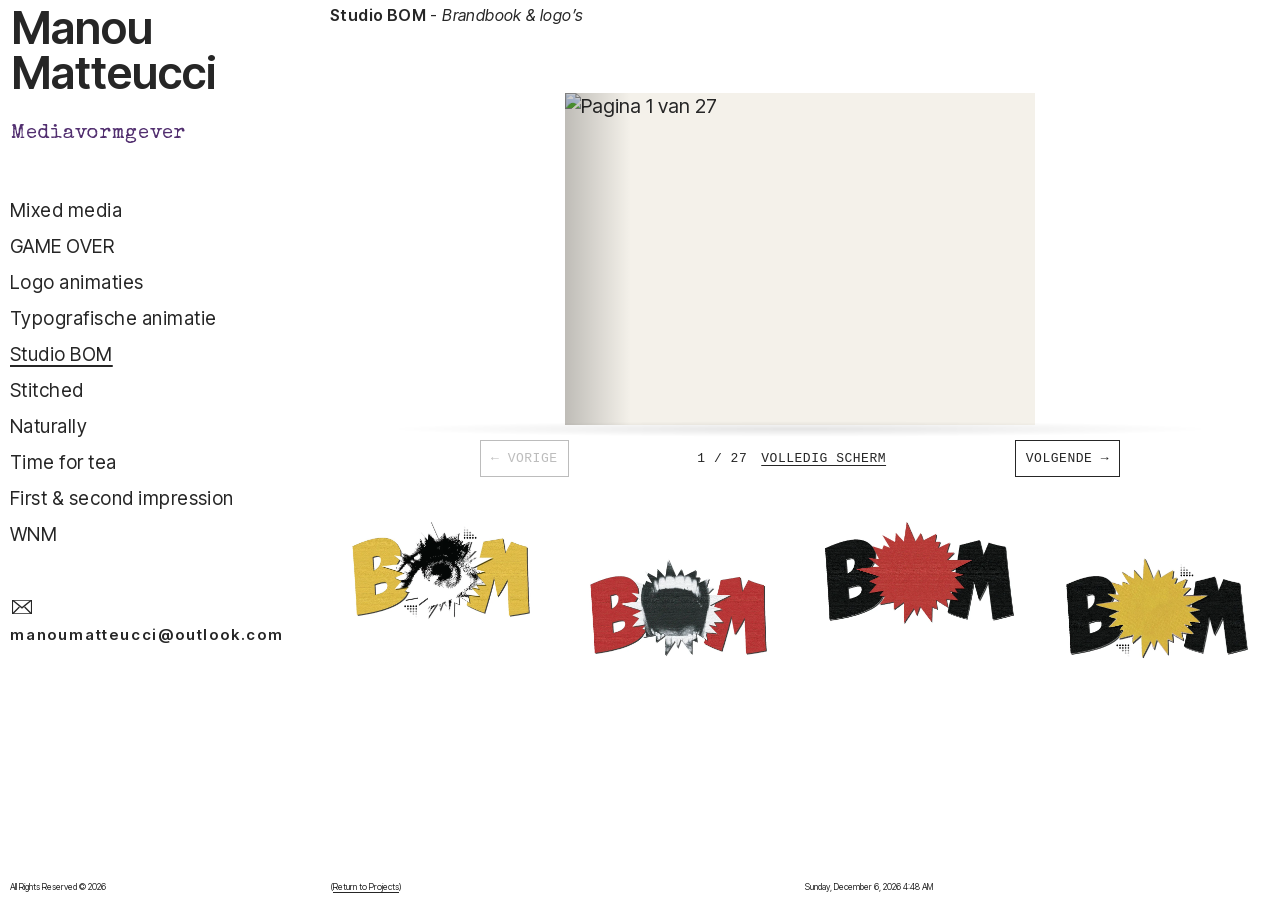
==== studio-bom.html @ 151f72d8 "Add files via upload" ====
<!doctype html>
<html lang="nl">
<head>
<meta charset="utf-8">
<meta name="viewport" content="width=device-width, initial-scale=1">
<title>Studio BOM – Manou Matteucci</title>
<meta name="description" content="Studio BOM: brandbook en logo’s.">
<meta property="og:title" content="Studio BOM – Manou Matteucci">
<meta property="og:description" content="Studio BOM: brandbook en logo’s.">
<meta property="og:type" content="website">
<link rel="preload" href="assets/fonts/inter-tight-400.woff" as="font" type="font/woff" crossorigin><link rel="preload" href="assets/fonts/inter-tight-600.woff" as="font" type="font/woff" crossorigin><link rel="preload" href="assets/fonts/special-elite-400.woff" as="font" type="font/woff" crossorigin>
<link rel="stylesheet" href="css/style.css">
</head>
<body>
<a class="skip" href="#inhoud">Naar de inhoud</a>
<aside class="side" id="zijbalk">
  <a class="brand" href="index.html">Manou<br>Matteucci</a>
  <p class="role">Mediavormgever</p>
  <button class="menu-btn" type="button" aria-expanded="false" aria-controls="menu">Menu</button>
  <nav aria-label="Projecten"><ul class="nav" id="menu"><li><a href="mixed-media.html">Mixed media</a></li><li><a href="game-over.html">GAME OVER</a></li><li><a href="logo-animaties.html">Logo animaties</a></li><li><a href="typografische-animatie.html">Typografische animatie</a></li><li><a href="studio-bom.html" aria-current="page">Studio BOM</a></li><li><a href="stitched.html">Stitched</a></li><li><a href="naturally.html">Naturally</a></li><li><a href="time-for-tea.html">Time for tea</a></li><li><a href="first-second-impression.html">First &amp; second impression</a></li><li><a href="wnm.html">WNM</a></li></ul></nav>
  <p class="mail"><svg viewBox="0 0 22 16" aria-hidden="true"><path d="M0 0h22v16H0z" fill="none" stroke="currentColor" stroke-width="1.6"/><path d="M0 0l11 9 11-9M0 16l8-8M22 16l-8-8" fill="none" stroke="currentColor" stroke-width="1.6"/></svg><a href="mailto:manoumatteucci@outlook.com">manoumatteucci@outlook.com</a></p>
  <p class="copy">All Rights Reserved &copy; 2026</p>
</aside>
<main id="inhoud">
<h1 class="cap"><b>Studio BOM</b> - <i>Brandbook &amp; logo’s</i></h1><figure class="book" data-pages="assets/img/studio-bom/brandbook/blad-01.webp,assets/img/studio-bom/brandbook/blad-02.webp,assets/img/studio-bom/brandbook/blad-03.webp,assets/img/studio-bom/brandbook/blad-04.webp,assets/img/studio-bom/brandbook/blad-05.webp,assets/img/studio-bom/brandbook/blad-06.webp,assets/img/studio-bom/brandbook/blad-07.webp,assets/img/studio-bom/brandbook/blad-08.webp,assets/img/studio-bom/brandbook/blad-09.webp,assets/img/studio-bom/brandbook/blad-10.webp,assets/img/studio-bom/brandbook/blad-11.webp,assets/img/studio-bom/brandbook/blad-12.webp,assets/img/studio-bom/brandbook/blad-13.webp,assets/img/studio-bom/brandbook/blad-14.webp,assets/img/studio-bom/brandbook/blad-15.webp,assets/img/studio-bom/brandbook/blad-16.webp,assets/img/studio-bom/brandbook/blad-17.webp,assets/img/studio-bom/brandbook/blad-18.webp,assets/img/studio-bom/brandbook/blad-19.webp,assets/img/studio-bom/brandbook/blad-20.webp,assets/img/studio-bom/brandbook/blad-21.webp,assets/img/studio-bom/brandbook/blad-22.webp,assets/img/studio-bom/brandbook/blad-23.webp,assets/img/studio-bom/brandbook/blad-24.webp,assets/img/studio-bom/brandbook/blad-25.webp,assets/img/studio-bom/brandbook/blad-26.webp,assets/img/studio-bom/brandbook/blad-27.webp" data-w="1600" data-h="1130" data-title="BOM Brandbook">
  <div class="book-stage" tabindex="0" role="group" aria-label="BOM Brandbook: blader met de pijltjestoetsen, de knoppen of door te slepen"></div>
  <div class="book-ui">
    <button class="book-btn" type="button" data-dir="-1">&larr; Vorige</button>
    <span class="book-mid"><span class="book-count caption" aria-live="polite"></span><button class="book-btn book-full" type="button" hidden>Volledig scherm</button></span>
    <button class="book-btn" type="button" data-dir="1">Volgende &rarr;</button>
  </div>
  <noscript><p>Zet JavaScript aan om door het brandbook te bladeren.</p></noscript>
</figure><div class="cols c4"><figure class="fig logo"><img src="assets/img/studio-bom/logo-1.webp" width="900" height="554" alt="Logo van Studio BOM" loading="lazy" decoding="async"></figure><figure class="fig logo"><img src="assets/img/studio-bom/logo-2.webp" width="900" height="782" alt="Logo van Studio BOM" loading="lazy" decoding="async"></figure><figure class="fig logo"><img src="assets/img/studio-bom/logo-3.webp" width="900" height="557" alt="Logo van Studio BOM" loading="lazy" decoding="async"></figure><figure class="fig logo"><img src="assets/img/studio-bom/logo-4.webp" width="900" height="836" alt="Logo van Studio BOM" loading="lazy" decoding="async"></figure></div>
<div class="pagebar"><span class="back" lang="en">(<a href="index.html">Return to Projects</a>)</span><span class="clock" lang="en" aria-hidden="true"></span></div><p class="foot-mobile"><span lang="en">(<a href="index.html">Return to Projects</a>)</span><br>All Rights Reserved &copy; 2026</p>
</main>
<script src="js/main.js" defer></script>
</body>
</html>
---- css/style.css ----
/* Manou Matteucci, mediavormgever: vaste zijbalk links, werk rechts. Gebouwd als gewone site (geen Cargo). */

/* Lettertypes staan in assets/fonts (zelf gehost, dus geen verbinding met Google nodig).
   Inter Tight: SIL Open Font License. Special Elite: Apache License 2.0. Licenties staan in dezelfde map. */
@font-face { font-family: "Inter Tight"; font-style: normal; font-weight: 400; font-display: swap; src: url("../assets/fonts/inter-tight-400.woff") format("woff"); }
@font-face { font-family: "Inter Tight"; font-style: normal; font-weight: 600; font-display: swap; src: url("../assets/fonts/inter-tight-600.woff") format("woff"); }
@font-face { font-family: "Inter Tight"; font-style: italic; font-weight: 400; font-display: swap; src: url("../assets/fonts/inter-tight-400-italic.woff") format("woff"); }
@font-face { font-family: "Special Elite"; font-style: normal; font-weight: 400; font-display: swap; src: url("../assets/fonts/special-elite-400.woff") format("woff"); }

:root {
  --ink: #262626;
  --purple: #512e6f;
  --paper: #fff;
  --side: max(300px, calc(25vw + 10px));
  --gap: 10px;
  --sans: "Inter Tight", "Helvetica Neue", Helvetica, Arial, sans-serif;
  --type: "Special Elite", "Courier Prime", "Courier New", Courier, monospace;
  --mono: ui-monospace, "SF Mono", Menlo, Consolas, "Liberation Mono", monospace;
}
*, *::before, *::after { box-sizing: border-box; }
html { scroll-behavior: smooth; }
body { margin: 0; background: var(--paper); color: var(--ink); font: 400 20px/1.35 var(--sans); -webkit-font-smoothing: antialiased; }
a { color: inherit; text-decoration: none; }
img, video { display: block; max-width: 100%; height: auto; }
.vh { position: absolute; width: 1px; height: 1px; overflow: hidden; clip: rect(0 0 0 0); white-space: nowrap; }
.skip { position: absolute; left: -999px; top: 0; background: var(--ink); color: #fff; padding: 8px 12px; z-index: 50; }
.skip:focus { left: 8px; top: 8px; }
:focus-visible { outline: 2px solid var(--purple); outline-offset: 3px; }

/* ----- zijbalk ----- */
.side { position: fixed; inset: 0 auto 0 0; overflow-y: auto; overscroll-behavior: contain; width: var(--side); padding: 5px 20px 0 10px; display: flex; flex-direction: column; z-index: 10; background: var(--paper); }
.brand { display: block; margin: 0 0 0 2px; font: 600 45px/1 var(--sans); }
.role { margin: 27px 0 0 1px; font: 400 20px/1.2 var(--type); color: var(--purple); letter-spacing: 0.035em; }
.menu-btn { display: none; }
.nav { margin: 47px 0 0; padding: 0; list-style: none; }
.nav li { margin: 0; }
.nav a { display: block; padding: 4px 0; font-size: 19px; line-height: 28px; letter-spacing: 0.025em; }
.nav a:hover, .nav a[aria-current="page"] { text-decoration: underline; text-decoration-thickness: 1.5px; text-underline-offset: 4px; }
.mail { margin: 47px 0 0; font-weight: 600; font-size: 15px; line-height: 1.3; letter-spacing: 0.12em; word-break: break-word; }
.mail svg { display: block; width: 20px; height: 14px; margin: 0 0 11px 2px; }
.mail a:hover { text-decoration: underline; text-underline-offset: 3px; }
.copy { margin: auto 0 0; padding: 40px 0 7px; font-size: 8.6px; line-height: 1.3; background: linear-gradient(to bottom, rgba(255, 255, 255, 0), #fff 60%); position: relative; }

/* ----- inhoud ----- */
main { margin-left: var(--side); padding: 5px var(--gap) 7px 0; min-height: 100vh; display: flex; flex-direction: column; }
.cap { margin: 0 0 14px; font-size: 16px; font-weight: 400; line-height: 1.25; letter-spacing: 0.025em; }
.cap b { font-weight: 600; }
.cap i { font-style: italic; }

.grid { display: grid; grid-template-columns: repeat(2, minmax(0, 1fr)); gap: var(--gap); margin: 3px 0 56px; padding: 0; list-style: none; }
.grid a { display: block; background: #eee; }
.grid img { width: 100%; aspect-ratio: 1.6 / 1; object-fit: cover; }

.stack { display: flex; flex-direction: column; gap: var(--gap); }
.stack > * { margin: 0; }
.cols { display: grid; gap: var(--gap); }
.cols.c2 { grid-template-columns: repeat(2, minmax(0, 1fr)); }
.cols.c3 { grid-template-columns: repeat(3, minmax(0, 1fr)); }
.cols.c4 { grid-template-columns: repeat(4, minmax(0, 1fr)); align-items: start; }
.fig { margin: 0; }
.cardwrap { display: flex; flex-direction: column; gap: var(--gap); }
.row { display: flex; gap: var(--gap); align-items: flex-start; }
.row .fig { flex-basis: 0; min-width: 0; }
.fig img, .fig video { width: 100%; }
.fig.narrow { max-width: 560px; margin-inline: auto; }
.fig.logo { background: #fff; }
.pad { padding: 28px 0; }
video { background: #000; }
.vert { max-width: min(100%, 560px); margin-inline: auto; }

/* ----- onderbalk op projectpagina's, onderaan de pagina (zoals op de Cargo-site): link terug en datum/tijd in twee kolommen ----- */
.pagebar { margin-top: auto; padding-top: 58px; display: grid; grid-template-columns: repeat(2, minmax(0, 1fr)); column-gap: var(--gap); font-size: 8.6px; line-height: 1.3; }
.pagebar .back { justify-self: start; }
.pagebar .clock { grid-column: 2; }
.pagebar a, .foot-mobile a { text-decoration: underline; text-underline-offset: 2px; }

/* ----- flipboek (Studio BOM) ----- */
.book { margin: 54px 0 25px; }
.book-stage { position: relative; width: 100%; aspect-ratio: calc(var(--bw) * 2) / var(--bh); perspective: 2400px; outline-offset: 6px; touch-action: pan-y; -webkit-user-select: none; user-select: none; cursor: grab; }
.book-stage.is-drag { cursor: grabbing; }
.book.single.wide .book-stage { max-width: none; margin: 0; }
.book.single .book-stage { max-width: 420px; margin: 0 auto; aspect-ratio: var(--bw) / var(--bh); overflow: hidden; }
.book.single.wide .book-stage { max-width: none; }
.book-inner { position: absolute; inset: 0; transform-style: preserve-3d; }
.book-slot { position: absolute; top: 0; width: 50%; height: 100%; margin: 0; background: #f4f1ea; overflow: hidden; }
.book-slot.r { left: 50%; }
.book-slot.l { left: 0; }
.book.single .book-slot.r { left: 0; width: 100%; }
.book-slot.empty { visibility: hidden; }
.book-slot img { display: block; width: 100%; height: 100%; object-fit: cover; max-width: none; -webkit-user-drag: none; }
.book-slot::after { content: ""; position: absolute; inset: 0; pointer-events: none; background: linear-gradient(to right, rgba(0, 0, 0, 0.22), rgba(0, 0, 0, 0) 14%); }
.book-slot.l::after { background: linear-gradient(to left, rgba(0, 0, 0, 0.22), rgba(0, 0, 0, 0) 14%); }
.book.single.wide .book-slot::after { background: none; }
.book-cast { position: absolute; top: 0; height: 100%; pointer-events: none; opacity: 0; transform: translateZ(0.5px); }
.book-cast.r { left: 50%; background: linear-gradient(to right, rgba(20, 14, 6, 0.5), rgba(20, 14, 6, 0.18) 55%, rgba(20, 14, 6, 0)); }
.book-cast.l { right: 50%; background: linear-gradient(to left, rgba(20, 14, 6, 0.5), rgba(20, 14, 6, 0.18) 55%, rgba(20, 14, 6, 0)); }
.book.single .book-cast.r { left: 0; }
.book-curl { position: absolute; top: 0; height: 100%; transform: translateZ(1px); transform-style: preserve-3d; pointer-events: none; }
.book-curl .cs { position: absolute; top: 0; left: 0; height: 100%; transform-origin: 0 50%; transform-style: preserve-3d; will-change: transform; }
.book-curl .cf, .book-curl .cb { position: absolute; inset: 0; background-color: #f4f1ea; background-repeat: no-repeat; -webkit-backface-visibility: hidden; backface-visibility: hidden; }
.book-curl .cb { transform: rotateY(180deg); }
.book-curl i { position: absolute; inset: 0; background: #1a1208; opacity: 0; }
.book-stage::after { content: ""; position: absolute; left: 6%; right: 6%; bottom: -12px; height: 16px; pointer-events: none; background: radial-gradient(ellipse at center, rgba(0, 0, 0, 0.3), rgba(0, 0, 0, 0) 70%); opacity: calc(0.35 + 0.5 * var(--lift, 0)); transform: scaleX(calc(1 + 0.12 * var(--lift, 0))); }
.book-ui { display: flex; align-items: center; justify-content: space-between; gap: 12px; width: min(100%, 640px); margin: 15px auto 0; font: 13px/1.35 var(--mono); text-transform: uppercase; letter-spacing: 0.04em; }
.book-mid { display: flex; align-items: center; gap: 14px; }
.book-btn { font: inherit; text-transform: uppercase; letter-spacing: inherit; color: var(--ink); background: none; border: 1px solid var(--ink); padding: 9px 10px; cursor: pointer; }
.book-btn:hover:not(:disabled) { background: var(--ink); color: #fff; }
.book-btn:disabled { opacity: 0.3; cursor: default; }
.book-full { border: 0; padding: 9px 0; text-decoration: underline; text-underline-offset: 3px; }
.book-full:hover:not(:disabled) { background: none; color: var(--ink); text-decoration-thickness: 2px; }
.book:fullscreen { background: #fff; display: flex; flex-direction: column; justify-content: center; align-items: center; max-width: none; margin: 0; padding: 24px; }
.book:fullscreen .book-stage { width: min(100%, calc((100vh - 110px) * var(--bw) * 2 / var(--bh))); }
.book:fullscreen.single .book-stage { width: min(100%, calc((100vh - 110px) * var(--bw) / var(--bh))); max-width: none; }
.book:fullscreen .book-ui { width: min(100%, 640px); }

/* ----- telefoon en kleine schermen ----- */
@media (max-width: 800px) {
  .side { position: static; width: auto; inset: auto; padding: 8px 12px 0; display: block; }
  .brand { font-size: 36px; }
  .role { margin-top: 14px; font-size: 17px; }
  .menu-btn { display: inline-block; margin: 14px 0 0; font: 13px/1 var(--mono); text-transform: uppercase; letter-spacing: 0.05em; color: var(--ink); background: none; border: 1px solid var(--ink); padding: 10px 14px; cursor: pointer; }
  .nav { display: none; margin-top: 12px; }
  .side.open .nav { display: block; }
  .nav a { padding: 6px 0; }
  .mail { margin: 20px 0 12px; font-size: 16px; letter-spacing: 0.05em; }
  .copy { display: none; }
  main { margin-left: 0; padding: 12px 12px 56px; min-height: 0; }
  .grid { grid-template-columns: 1fr; margin-bottom: 0; }
  .cols.c2 { grid-template-columns: 1fr; }
  .cols.c3 { grid-template-columns: 1fr; }
  .cols.c4 { grid-template-columns: repeat(2, minmax(0, 1fr)); }
  .cardwrap { display: grid; grid-template-columns: repeat(4, minmax(0, 1fr)); gap: 5px; }
  .row.cards { display: contents; }
  .row.cards .fig { flex: none !important; }
  .pagebar { display: none; }
  .book { margin: 16px 0 40px; }
  .book-ui { font-size: 11px; gap: 6px; width: 100%; margin-top: 16px; }
  .book-btn { padding: 10px 10px; white-space: nowrap; }
  .book-full { display: none; }
  .cols.c3.keep, .cols.c2.keep { grid-template-columns: repeat(3, minmax(0, 1fr)); }
  .cols.c2.keep { grid-template-columns: repeat(2, minmax(0, 1fr)); }
  .foot-mobile { display: block; margin: 40px 0 0; font-size: 11px; }
}
@media (min-width: 801px) { .foot-mobile { display: none; } }
@media (prefers-reduced-motion: reduce) { html { scroll-behavior: auto; } }
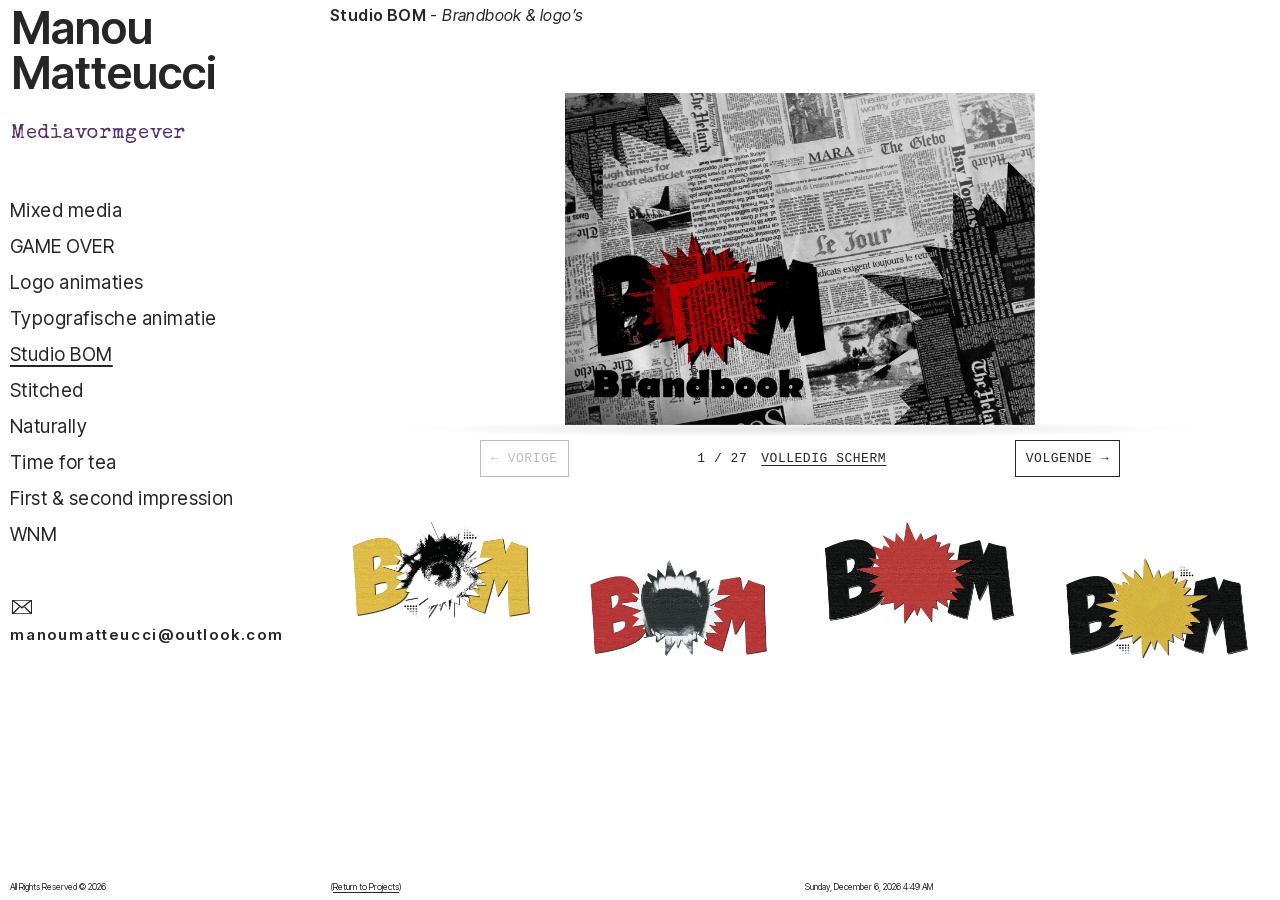
==== commit ab256140: "Add files via upload" ====
--- a/studio-bom.html
+++ b/studio-bom.html
@@ -22,7 +22,7 @@
   <p class="copy">All Rights Reserved &copy; 2026</p>
 </aside>
 <main id="inhoud">
-<h1 class="cap"><b>Studio BOM</b> - <i>Brandbook &amp; logo’s</i></h1><figure class="book" data-pages="assets/img/studio-bom/brandbook/blad-01.webp,assets/img/studio-bom/brandbook/blad-02.webp,assets/img/studio-bom/brandbook/blad-03.webp,assets/img/studio-bom/brandbook/blad-04.webp,assets/img/studio-bom/brandbook/blad-05.webp,assets/img/studio-bom/brandbook/blad-06.webp,assets/img/studio-bom/brandbook/blad-07.webp,assets/img/studio-bom/brandbook/blad-08.webp,assets/img/studio-bom/brandbook/blad-09.webp,assets/img/studio-bom/brandbook/blad-10.webp,assets/img/studio-bom/brandbook/blad-11.webp,assets/img/studio-bom/brandbook/blad-12.webp,assets/img/studio-bom/brandbook/blad-13.webp,assets/img/studio-bom/brandbook/blad-14.webp,assets/img/studio-bom/brandbook/blad-15.webp,assets/img/studio-bom/brandbook/blad-16.webp,assets/img/studio-bom/brandbook/blad-17.webp,assets/img/studio-bom/brandbook/blad-18.webp,assets/img/studio-bom/brandbook/blad-19.webp,assets/img/studio-bom/brandbook/blad-20.webp,assets/img/studio-bom/brandbook/blad-21.webp,assets/img/studio-bom/brandbook/blad-22.webp,assets/img/studio-bom/brandbook/blad-23.webp,assets/img/studio-bom/brandbook/blad-24.webp,assets/img/studio-bom/brandbook/blad-25.webp,assets/img/studio-bom/brandbook/blad-26.webp,assets/img/studio-bom/brandbook/blad-27.webp" data-w="1600" data-h="1130" data-title="BOM Brandbook">
+<h1 class="cap"><b>Studio BOM</b> - <i>Brandbook &amp; logo’s</i></h1><figure class="book" data-pages="img/studio-bom/brandbook/blad-01.webp,img/studio-bom/brandbook/blad-02.webp,img/studio-bom/brandbook/blad-03.webp,img/studio-bom/brandbook/blad-04.webp,img/studio-bom/brandbook/blad-05.webp,img/studio-bom/brandbook/blad-06.webp,img/studio-bom/brandbook/blad-07.webp,img/studio-bom/brandbook/blad-08.webp,img/studio-bom/brandbook/blad-09.webp,img/studio-bom/brandbook/blad-10.webp,img/studio-bom/brandbook/blad-11.webp,img/studio-bom/brandbook/blad-12.webp,img/studio-bom/brandbook/blad-13.webp,img/studio-bom/brandbook/blad-14.webp,img/studio-bom/brandbook/blad-15.webp,img/studio-bom/brandbook/blad-16.webp,img/studio-bom/brandbook/blad-17.webp,img/studio-bom/brandbook/blad-18.webp,img/studio-bom/brandbook/blad-19.webp,img/studio-bom/brandbook/blad-20.webp,img/studio-bom/brandbook/blad-21.webp,img/studio-bom/brandbook/blad-22.webp,img/studio-bom/brandbook/blad-23.webp,img/studio-bom/brandbook/blad-24.webp,img/studio-bom/brandbook/blad-25.webp,img/studio-bom/brandbook/blad-26.webp,img/studio-bom/brandbook/blad-27.webp" data-w="1600" data-h="1130" data-title="BOM Brandbook">
   <div class="book-stage" tabindex="0" role="group" aria-label="BOM Brandbook: blader met de pijltjestoetsen, de knoppen of door te slepen"></div>
   <div class="book-ui">
     <button class="book-btn" type="button" data-dir="-1">&larr; Vorige</button>
